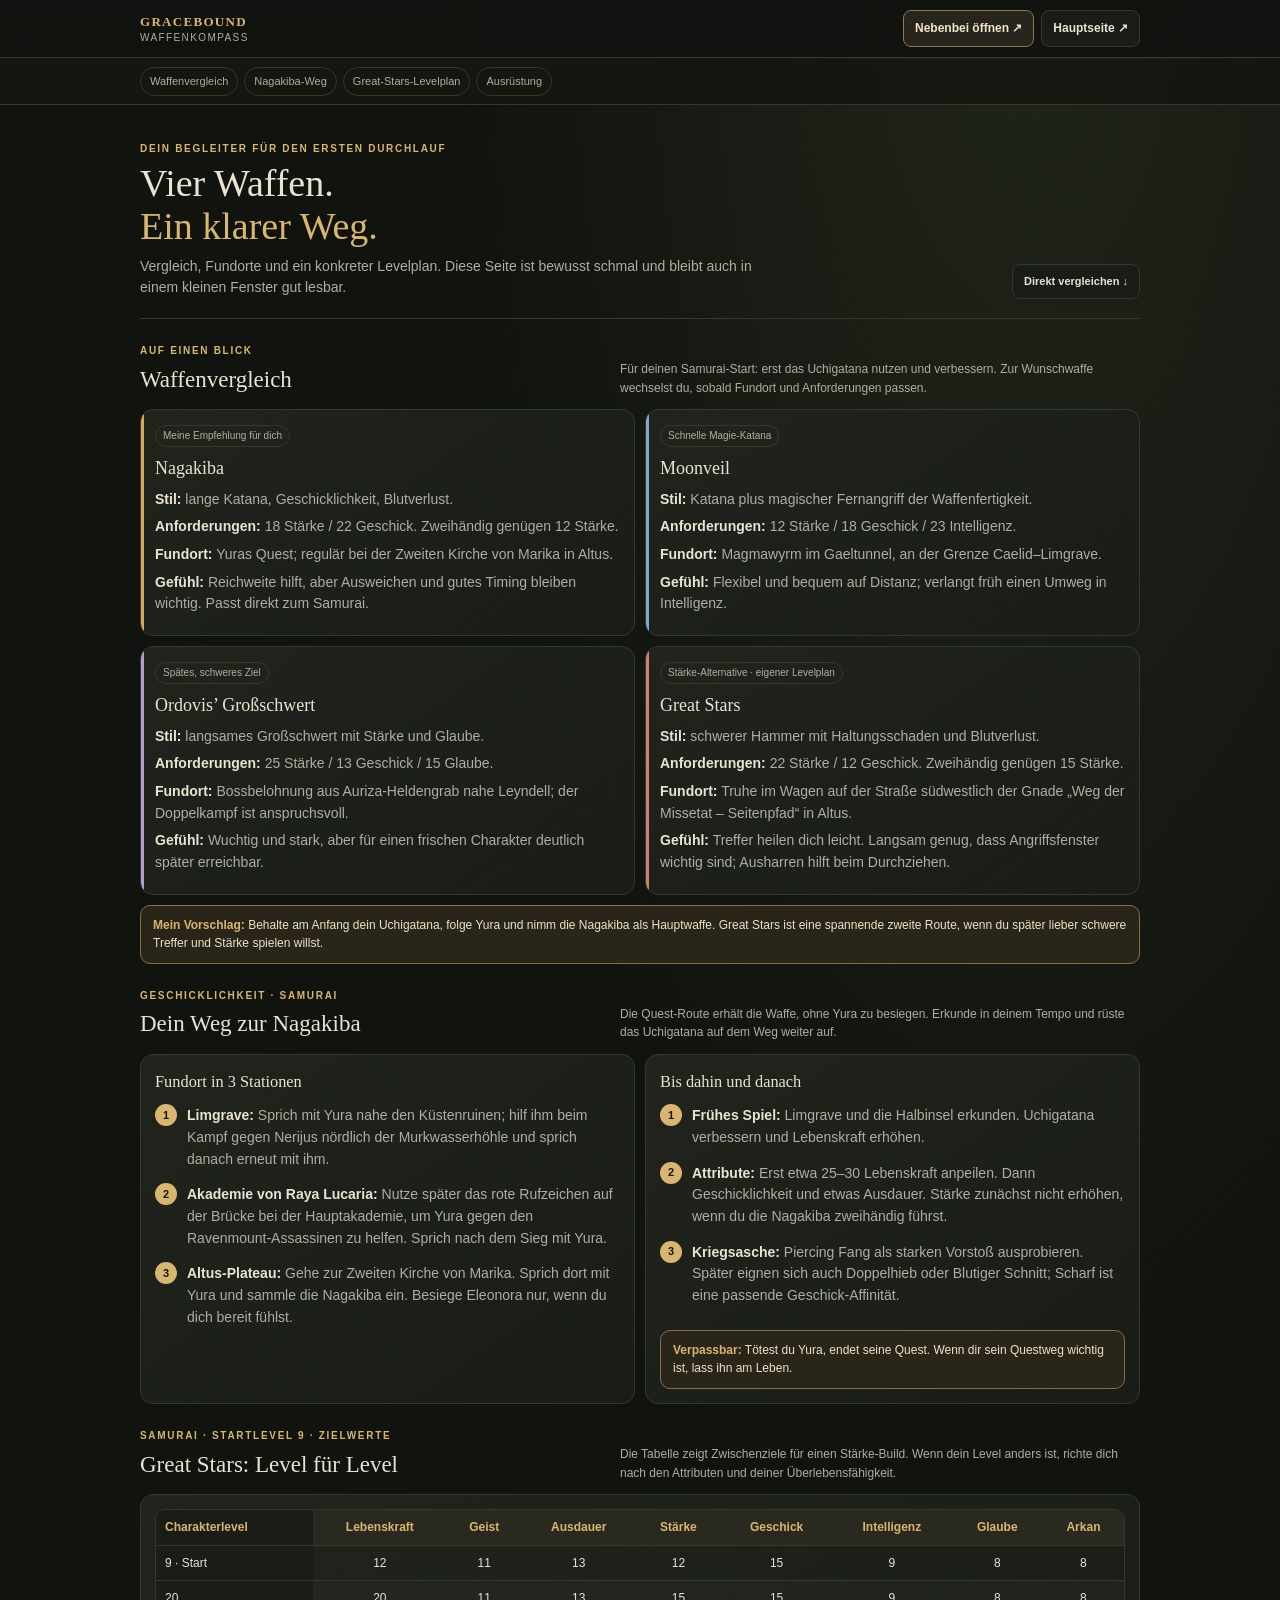
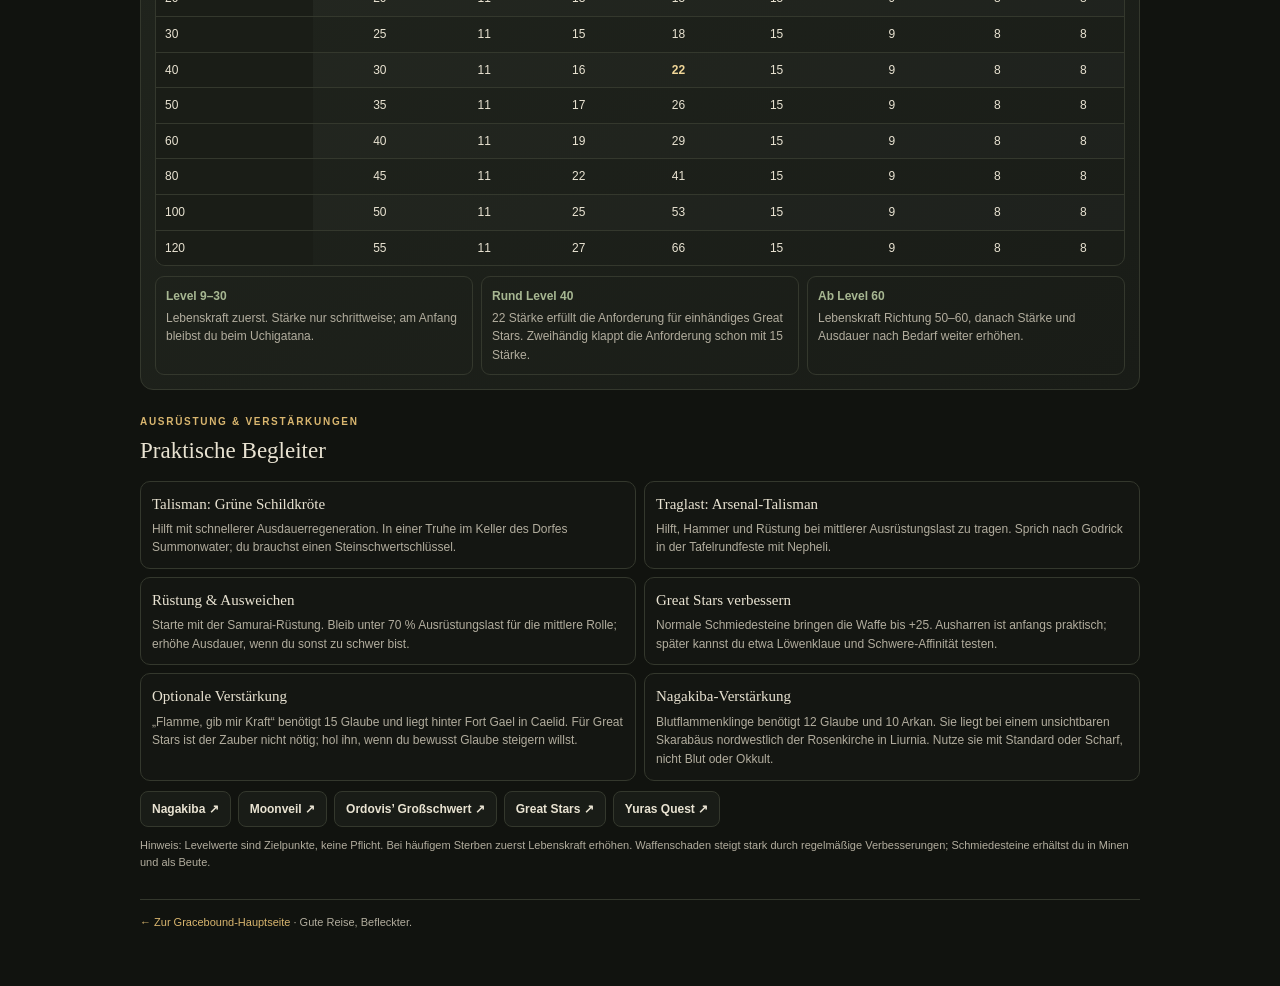
==== weapon-companion.html @ 7a4fcabb "Add compact weapon comparison and leveling companion" ====
<!doctype html>
<html lang="de">
<head>
<meta charset="utf-8">
<meta name="viewport" content="width=device-width, initial-scale=1">
<meta name="theme-color" content="#11130f">
<meta name="description" content="Kompakter Elden Ring Waffenvergleich und Levelplan für Nagakiba und Great Stars.">
<title>Waffenkompass — Gracebound</title>
<style>
:root{color-scheme:dark;--bg:#11130f;--panel:#191c17;--panel2:#20241d;--line:#34382d;--text:#e9e3d2;--muted:#b2ad9e;--gold:#d9b66f;--sage:#a7b792;--red:#c9786a;--blue:#86a9c8}
*{box-sizing:border-box}html{scroll-behavior:smooth;scroll-padding-top:70px}body{margin:0;background:radial-gradient(ellipse at 80% -5%,#39432b66,transparent 40%),var(--bg);color:var(--text);font:14px/1.55 Inter,Segoe UI,Arial,sans-serif}a{color:var(--gold);text-decoration:none}a:hover{text-decoration:underline}header{position:sticky;top:0;z-index:5;background:#11130fee;backdrop-filter:blur(16px);border-bottom:1px solid var(--line);padding:10px max(14px,calc((100% - 1000px)/2));display:flex;align-items:center;justify-content:space-between;gap:8px}.brand{font:600 13px/1.2 Georgia,serif;letter-spacing:.1em;color:var(--gold)}.brand small{display:block;color:var(--muted);font:10px Inter,Arial,sans-serif;letter-spacing:.14em;margin-top:3px}.head-actions{display:flex;gap:7px;flex-wrap:wrap}.btn{display:inline-flex;align-items:center;justify-content:center;border:1px solid #8f7950;background:#28251c;color:#f2e6c8;padding:8px 11px;border-radius:8px;font-weight:650;font-size:12px;cursor:pointer}.btn:hover{background:#393223;text-decoration:none}.btn.subtle{border-color:var(--line);background:#191c17;color:var(--text)}nav{position:sticky;top:59px;z-index:4;display:flex;gap:6px;overflow:auto;padding:8px max(14px,calc((100% - 1000px)/2));background:#151711ee;border-bottom:1px solid var(--line)}nav a{white-space:nowrap;border:1px solid var(--line);border-radius:99px;padding:5px 9px;color:var(--muted);font-size:11px}main{width:min(100% - 24px,1000px);margin:22px auto 55px}.hero{display:grid;grid-template-columns:1fr auto;align-items:end;gap:16px;padding:15px 0 19px;border-bottom:1px solid var(--line)}.eyebrow{color:var(--gold);font-size:10px;font-weight:700;letter-spacing:.17em;text-transform:uppercase}h1,h2,h3{font-family:Georgia,serif;font-weight:500}h1{font-size:clamp(25px,5vw,38px);line-height:1.14;margin:6px 0 7px}h1 em{color:var(--gold);font-style:normal}.hero p{max-width:650px;color:var(--muted);margin:0}.quick{display:flex;gap:8px;align-items:center;flex-wrap:wrap}.quick a{color:var(--text);font-size:11px}.section{padding-top:24px}.section-head{display:flex;align-items:end;justify-content:space-between;gap:12px;margin-bottom:12px}.section-head h2{margin:3px 0 0;font-size:23px}.section-head p{margin:0;color:var(--muted);font-size:12px;max-width:520px}.card{background:linear-gradient(145deg,var(--panel2),var(--panel));border:1px solid var(--line);border-radius:13px;padding:14px}.compare{display:grid;grid-template-columns:repeat(2,minmax(0,1fr));gap:10px}.weapon{position:relative;overflow:hidden}.weapon:before{content:"";position:absolute;inset:0 auto 0 0;width:3px;background:var(--accent,var(--gold))}.weapon h3{font-size:18px;margin:0 0 4px}.tag{display:inline-block;border:1px solid var(--line);border-radius:99px;padding:2px 7px;color:var(--muted);font-size:10px;margin:0 0 8px}.weapon p{color:var(--muted);margin:6px 0}.weapon strong{color:var(--text)}.callout{border:1px solid #86704a;background:#292519;color:#eee2c5;border-radius:10px;padding:10px 12px;margin-top:10px;font-size:12px}.callout b{color:var(--gold)}.columns{display:grid;grid-template-columns:1fr 1fr;gap:10px}.steps{list-style:none;padding:0;margin:10px 0 0;counter-reset:step}.steps li{counter-increment:step;position:relative;padding:1px 0 13px 32px;color:var(--muted)}.steps li:before{content:counter(step);position:absolute;left:0;top:0;width:22px;height:22px;display:grid;place-items:center;color:#151711;background:var(--gold);border-radius:50%;font-size:11px;font-weight:800}.steps b{color:var(--text)}.level-wrap{overflow:auto;border:1px solid var(--line);border-radius:10px}.level-table{width:100%;min-width:680px;border-collapse:collapse;font-variant-numeric:tabular-nums;font-size:12px}.level-table th,.level-table td{padding:8px 9px;text-align:center;border-bottom:1px solid var(--line);white-space:nowrap}.level-table th{background:#29291f;color:var(--gold);position:sticky;top:0}.level-table td:first-child,.level-table th:first-child{text-align:left;position:sticky;left:0;background:#1a1d17}.level-table tr:last-child td{border-bottom:0}.level-table tbody tr:nth-child(even){background:#ffffff05}.level-table .goal{color:#f0d698;font-weight:700}.plan-notes{display:grid;grid-template-columns:repeat(3,1fr);gap:8px;margin-top:10px}.note{border:1px solid var(--line);border-radius:9px;padding:10px;color:var(--muted);font-size:12px}.note b{display:block;color:var(--sage);margin-bottom:3px}.gear-grid{display:grid;grid-template-columns:repeat(2,minmax(0,1fr));gap:8px}.gear{border:1px solid var(--line);border-radius:10px;padding:11px;background:#ffffff03}.gear h3{font-size:15px;margin:0 0 4px}.gear p{margin:0;color:var(--muted);font-size:12px}.links{display:flex;gap:7px;flex-wrap:wrap;margin-top:10px}.source{font-size:11px;color:var(--muted);margin-top:10px}footer{border-top:1px solid var(--line);margin-top:28px;padding-top:14px;color:var(--muted);font-size:11px}
@media(max-width:650px){header{padding:9px 12px}nav{top:55px;padding:7px 12px}main{width:min(100% - 18px,1000px);margin-top:14px}.hero{grid-template-columns:1fr}.hero .head-actions{grid-column:1}.compare,.columns,.gear-grid{grid-template-columns:1fr}.plan-notes{grid-template-columns:1fr}.section-head{display:block}.section-head p{margin-top:5px}.card{padding:12px}.section{padding-top:20px}}
</style>
</head>
<body>
<header><a class="brand" href="index.html">GRACEBOUND <small>WAFFENKOMPASS</small></a><div class="head-actions"><button class="btn" type="button" onclick="window.open('weapon-companion.html','graceboundWeaponGuide','popup,width=510,height=900,resizable=yes,scrollbars=yes')">Nebenbei öffnen ↗</button><a class="btn subtle" href="index.html" target="_blank" rel="noopener noreferrer">Hauptseite ↗</a></div></header>
<nav aria-label="Schnellnavigation"><a href="#vergleich">Waffenvergleich</a><a href="#nagakiba">Nagakiba-Weg</a><a href="#great-stars">Great-Stars-Levelplan</a><a href="#ausruestung">Ausrüstung</a></nav>
<main>
<section class="hero"><div><div class="eyebrow">Dein Begleiter für den ersten Durchlauf</div><h1>Vier Waffen.<br><em>Ein klarer Weg.</em></h1><p>Vergleich, Fundorte und ein konkreter Levelplan. Diese Seite ist bewusst schmal und bleibt auch in einem kleinen Fenster gut lesbar.</p></div><div class="quick"><a class="btn subtle" href="#vergleich">Direkt vergleichen ↓</a></div></section>
<section class="section" id="vergleich"><div class="section-head"><div><div class="eyebrow">Auf einen Blick</div><h2>Waffenvergleich</h2></div><p>Für deinen Samurai-Start: erst das Uchigatana nutzen und verbessern. Zur Wunschwaffe wechselst du, sobald Fundort und Anforderungen passen.</p></div>
<div class="compare">
<article class="card weapon" style="--accent:#d4a65e"><span class="tag">Meine Empfehlung für dich</span><h3>Nagakiba</h3><p><strong>Stil:</strong> lange Katana, Geschicklichkeit, Blutverlust.</p><p><strong>Anforderungen:</strong> 18 Stärke / 22 Geschick. Zweihändig genügen 12 Stärke.</p><p><strong>Fundort:</strong> Yuras Quest; regulär bei der Zweiten Kirche von Marika in Altus.</p><p><strong>Gefühl:</strong> Reichweite hilft, aber Ausweichen und gutes Timing bleiben wichtig. Passt direkt zum Samurai.</p></article>
<article class="card weapon" style="--accent:#7da9d0"><span class="tag">Schnelle Magie-Katana</span><h3>Moonveil</h3><p><strong>Stil:</strong> Katana plus magischer Fernangriff der Waffenfertigkeit.</p><p><strong>Anforderungen:</strong> 12 Stärke / 18 Geschick / 23 Intelligenz.</p><p><strong>Fundort:</strong> Magmawyrm im Gaeltunnel, an der Grenze Caelid–Limgrave.</p><p><strong>Gefühl:</strong> Flexibel und bequem auf Distanz; verlangt früh einen Umweg in Intelligenz.</p></article>
<article class="card weapon" style="--accent:#b79bd0"><span class="tag">Spätes, schweres Ziel</span><h3>Ordovis’ Großschwert</h3><p><strong>Stil:</strong> langsames Großschwert mit Stärke und Glaube.</p><p><strong>Anforderungen:</strong> 25 Stärke / 13 Geschick / 15 Glaube.</p><p><strong>Fundort:</strong> Bossbelohnung aus Auriza-Helden­grab nahe Leyndell; der Doppelkampf ist anspruchsvoll.</p><p><strong>Gefühl:</strong> Wuchtig und stark, aber für einen frischen Charakter deutlich später erreichbar.</p></article>
<article class="card weapon" style="--accent:#cf8270"><span class="tag">Stärke-Alternative · eigener Levelplan</span><h3>Great Stars</h3><p><strong>Stil:</strong> schwerer Hammer mit Haltungsschaden und Blutverlust.</p><p><strong>Anforderungen:</strong> 22 Stärke / 12 Geschick. Zweihändig genügen 15 Stärke.</p><p><strong>Fundort:</strong> Truhe im Wagen auf der Straße südwestlich der Gnade „Weg der Missetat – Seitenpfad“ in Altus.</p><p><strong>Gefühl:</strong> Treffer heilen dich leicht. Langsam genug, dass Angriffsfenster wichtig sind; Ausharren hilft beim Durchziehen.</p></article>
</div>
<div class="callout"><b>Mein Vorschlag:</b> Behalte am Anfang dein Uchigatana, folge Yura und nimm die Nagakiba als Hauptwaffe. Great Stars ist eine spannende zweite Route, wenn du später lieber schwere Treffer und Stärke spielen willst.</div>
</section>
<section class="section" id="nagakiba"><div class="section-head"><div><div class="eyebrow">Geschicklichkeit · Samurai</div><h2>Dein Weg zur Nagakiba</h2></div><p>Die Quest-Route erhält die Waffe, ohne Yura zu besiegen. Erkunde in deinem Tempo und rüste das Uchigatana auf dem Weg weiter auf.</p></div>
<div class="columns"><article class="card"><h3 style="margin:0">Fundort in 3 Stationen</h3><ol class="steps"><li><b>Limgrave:</b> Sprich mit Yura nahe den Küstenruinen; hilf ihm beim Kampf gegen Nerijus nördlich der Murkwasserhöhle und sprich danach erneut mit ihm.</li><li><b>Akademie von Raya Lucaria:</b> Nutze später das rote Rufzeichen auf der Brücke bei der Hauptakademie, um Yura gegen den Ravenmount-Assassinen zu helfen. Sprich nach dem Sieg mit Yura.</li><li><b>Altus-Plateau:</b> Gehe zur Zweiten Kirche von Marika. Sprich dort mit Yura und sammle die Nagakiba ein. Besiege Eleonora nur, wenn du dich bereit fühlst.</li></ol></article>
<article class="card"><h3 style="margin:0">Bis dahin und danach</h3><ol class="steps"><li><b>Frühes Spiel:</b> Limgrave und die Halbinsel erkunden. Uchigatana verbessern und Lebenskraft erhöhen.</li><li><b>Attribute:</b> Erst etwa 25–30 Lebenskraft anpeilen. Dann Geschicklichkeit und etwas Ausdauer. Stärke zunächst nicht erhöhen, wenn du die Nagakiba zweihändig führst.</li><li><b>Kriegsasche:</b> Piercing Fang als starken Vorstoß ausprobieren. Später eignen sich auch Doppelhieb oder Blutiger Schnitt; Scharf ist eine passende Geschick-Affinität.</li></ol><div class="callout"><b>Verpassbar:</b> Tötest du Yura, endet seine Quest. Wenn dir sein Questweg wichtig ist, lass ihn am Leben.</div></article></div>
</section>
<section class="section" id="great-stars"><div class="section-head"><div><div class="eyebrow">Samurai · Startlevel 9 · Zielwerte</div><h2>Great Stars: Level für Level</h2></div><p>Die Tabelle zeigt Zwischenziele für einen Stärke-Build. Wenn dein Level anders ist, richte dich nach den Attributen und deiner Überlebensfähigkeit.</p></div>
<div class="card"><div class="level-wrap"><table class="level-table"><thead><tr><th>Charakterlevel</th><th>Lebenskraft</th><th>Geist</th><th>Ausdauer</th><th>Stärke</th><th>Geschick</th><th>Intelligenz</th><th>Glaube</th><th>Arkan</th></tr></thead><tbody>
<tr><td>9 · Start</td><td>12</td><td>11</td><td>13</td><td>12</td><td>15</td><td>9</td><td>8</td><td>8</td></tr>
<tr><td>20</td><td>20</td><td>11</td><td>13</td><td>15</td><td>15</td><td>9</td><td>8</td><td>8</td></tr>
<tr><td>30</td><td>25</td><td>11</td><td>15</td><td>18</td><td>15</td><td>9</td><td>8</td><td>8</td></tr>
<tr><td>40</td><td>30</td><td>11</td><td>16</td><td class="goal">22</td><td>15</td><td>9</td><td>8</td><td>8</td></tr>
<tr><td>50</td><td>35</td><td>11</td><td>17</td><td>26</td><td>15</td><td>9</td><td>8</td><td>8</td></tr>
<tr><td>60</td><td>40</td><td>11</td><td>19</td><td>29</td><td>15</td><td>9</td><td>8</td><td>8</td></tr>
<tr><td>80</td><td>45</td><td>11</td><td>22</td><td>41</td><td>15</td><td>9</td><td>8</td><td>8</td></tr>
<tr><td>100</td><td>50</td><td>11</td><td>25</td><td>53</td><td>15</td><td>9</td><td>8</td><td>8</td></tr>
<tr><td>120</td><td>55</td><td>11</td><td>27</td><td>66</td><td>15</td><td>9</td><td>8</td><td>8</td></tr>
</tbody></table></div>
<div class="plan-notes"><div class="note"><b>Level 9–30</b>Lebenskraft zuerst. Stärke nur schrittweise; am Anfang bleibst du beim Uchigatana.</div><div class="note"><b>Rund Level 40</b>22 Stärke erfüllt die Anforderung für einhändiges Great Stars. Zweihändig klappt die Anforderung schon mit 15 Stärke.</div><div class="note"><b>Ab Level 60</b>Lebenskraft Richtung 50–60, danach Stärke und Ausdauer nach Bedarf weiter erhöhen.</div></div></div>
</section>
<section class="section" id="ausruestung"><div class="section-head"><div><div class="eyebrow">Ausrüstung & Verstärkungen</div><h2>Praktische Begleiter</h2></div></div><div class="gear-grid">
<article class="gear"><h3>Talisman: Grüne Schildkröte</h3><p>Hilft mit schnellerer Ausdauerregeneration. In einer Truhe im Keller des Dorfes Summonwater; du brauchst einen Steinschwertschlüssel.</p></article>
<article class="gear"><h3>Traglast: Arsenal-Talisman</h3><p>Hilft, Hammer und Rüstung bei mittlerer Ausrüstungslast zu tragen. Sprich nach Godrick in der Tafelrundfeste mit Nepheli.</p></article>
<article class="gear"><h3>Rüstung & Ausweichen</h3><p>Starte mit der Samurai-Rüstung. Bleib unter 70 % Ausrüstungslast für die mittlere Rolle; erhöhe Ausdauer, wenn du sonst zu schwer bist.</p></article>
<article class="gear"><h3>Great Stars verbessern</h3><p>Normale Schmiedesteine bringen die Waffe bis +25. Ausharren ist anfangs praktisch; später kannst du etwa Löwenklaue und Schwere-Affinität testen.</p></article>
<article class="gear"><h3>Optionale Verstärkung</h3><p>„Flamme, gib mir Kraft“ benötigt 15 Glaube und liegt hinter Fort Gael in Caelid. Für Great Stars ist der Zauber nicht nötig; hol ihn, wenn du bewusst Glaube steigern willst.</p></article>
<article class="gear"><h3>Nagakiba-Verstärkung</h3><p>Blutflammenklinge benötigt 12 Glaube und 10 Arkan. Sie liegt bei einem unsichtbaren Skarabäus nordwestlich der Rosenkirche in Liurnia. Nutze sie mit Standard oder Scharf, nicht Blut oder Okkult.</p></article>
</div>
<div class="links"><a class="btn subtle" href="https://eldenring.wiki.gg/wiki/Nagakiba" target="_blank" rel="noopener noreferrer">Nagakiba ↗</a><a class="btn subtle" href="https://eldenring.wiki.gg/wiki/Moonveil" target="_blank" rel="noopener noreferrer">Moonveil ↗</a><a class="btn subtle" href="https://eldenring.wiki.gg/wiki/Ordovis%27s_Greatsword" target="_blank" rel="noopener noreferrer">Ordovis’ Großschwert ↗</a><a class="btn subtle" href="https://eldenring.wiki.gg/wiki/Great_Stars" target="_blank" rel="noopener noreferrer">Great Stars ↗</a><a class="btn subtle" href="https://eldenring.wiki.gg/wiki/Bloody_Finger_Hunter_Yura" target="_blank" rel="noopener noreferrer">Yuras Quest ↗</a></div>
<p class="source">Hinweis: Levelwerte sind Zielpunkte, keine Pflicht. Bei häufigem Sterben zuerst Lebenskraft erhöhen. Waffenschaden steigt stark durch regelmäßige Verbesserungen; Schmiedesteine erhältst du in Minen und als Beute.</p></section>
<footer><a href="index.html">← Zur Gracebound-Hauptseite</a><span> · Gute Reise, Befleckter.</span></footer>
</main>
</body></html>
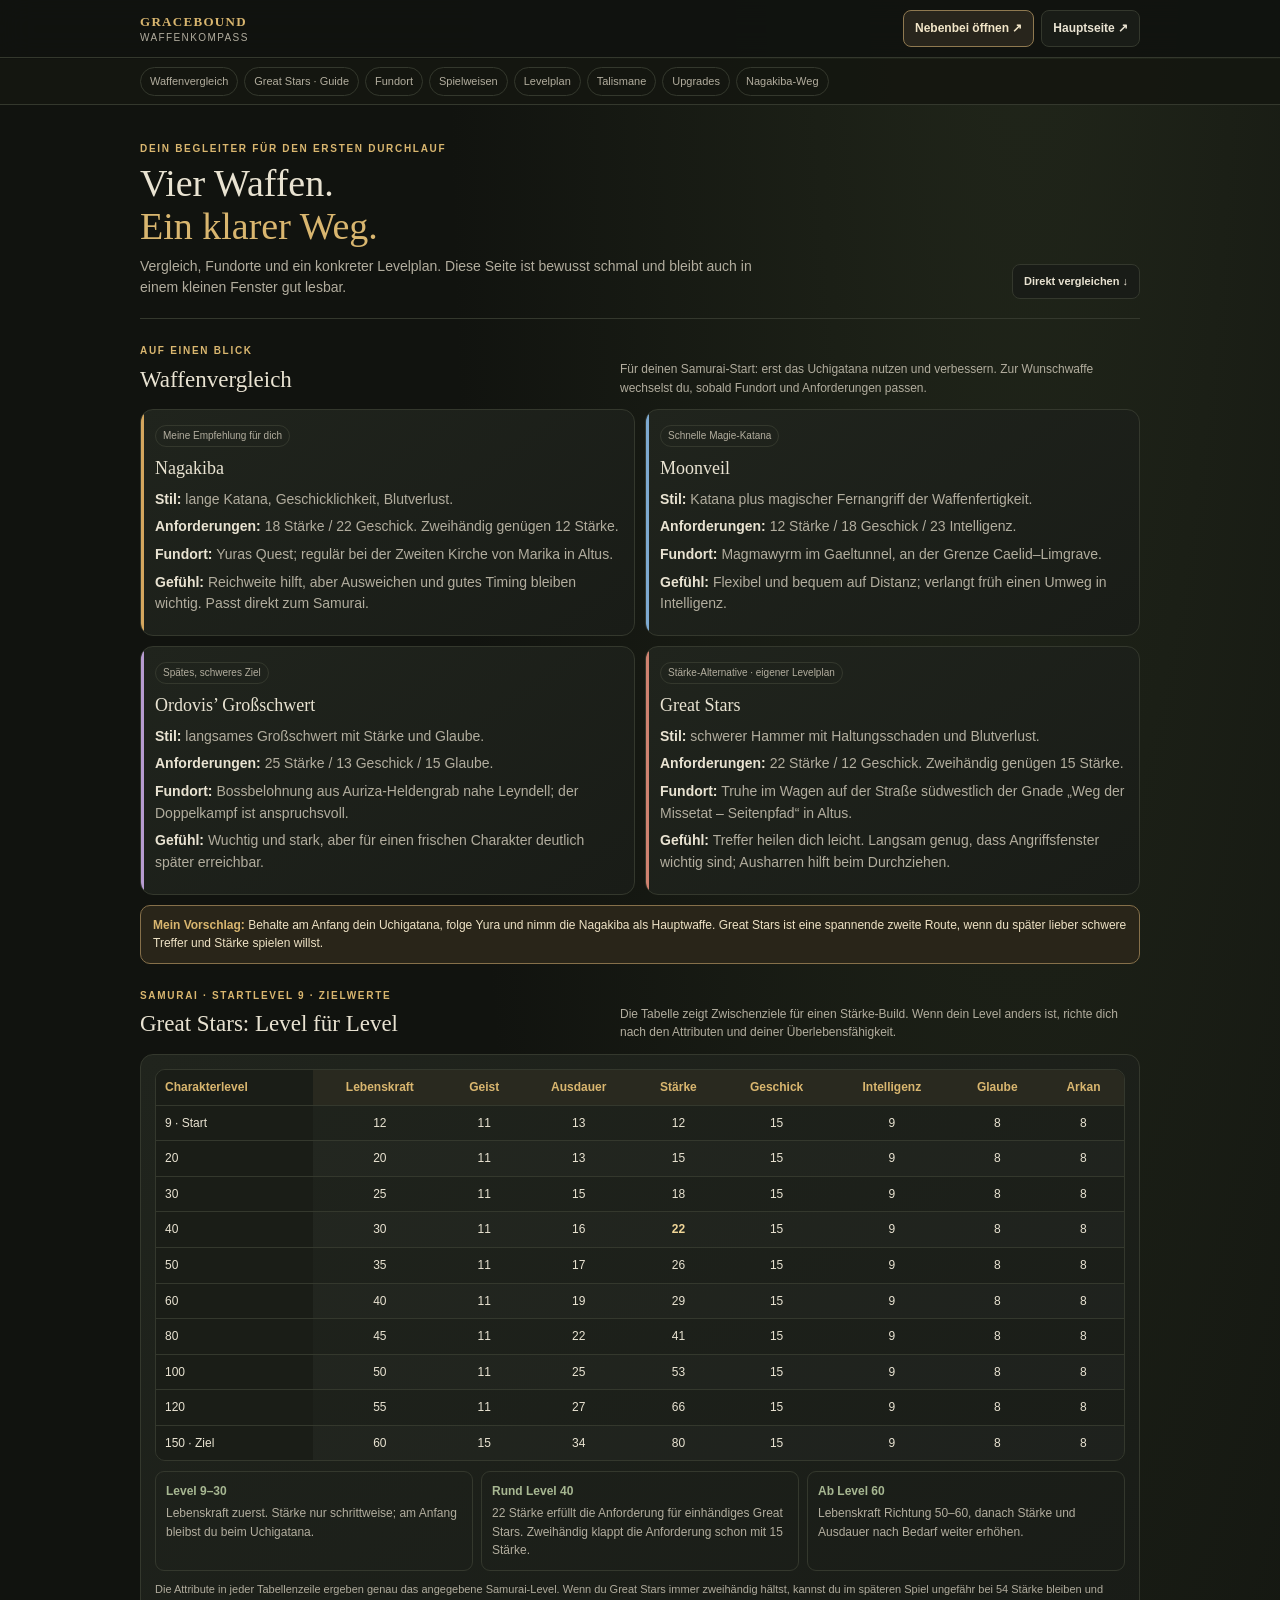
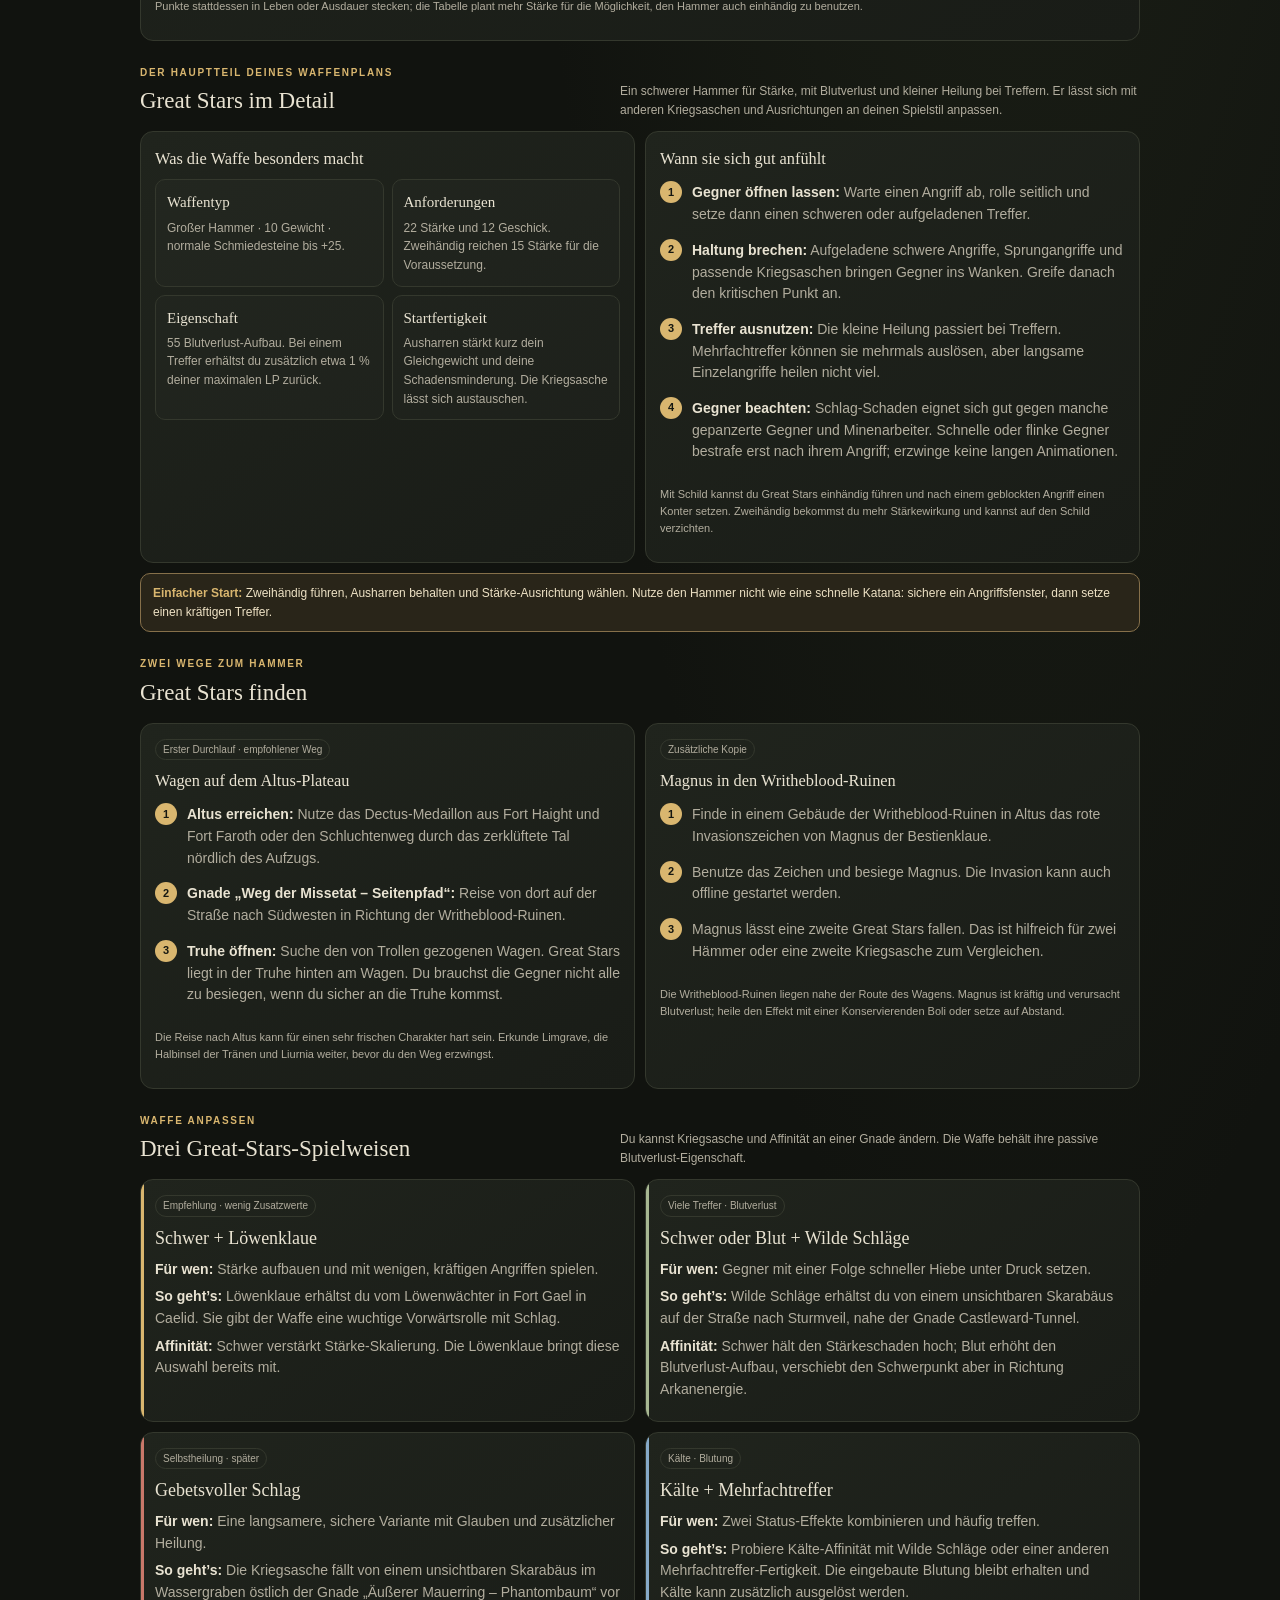
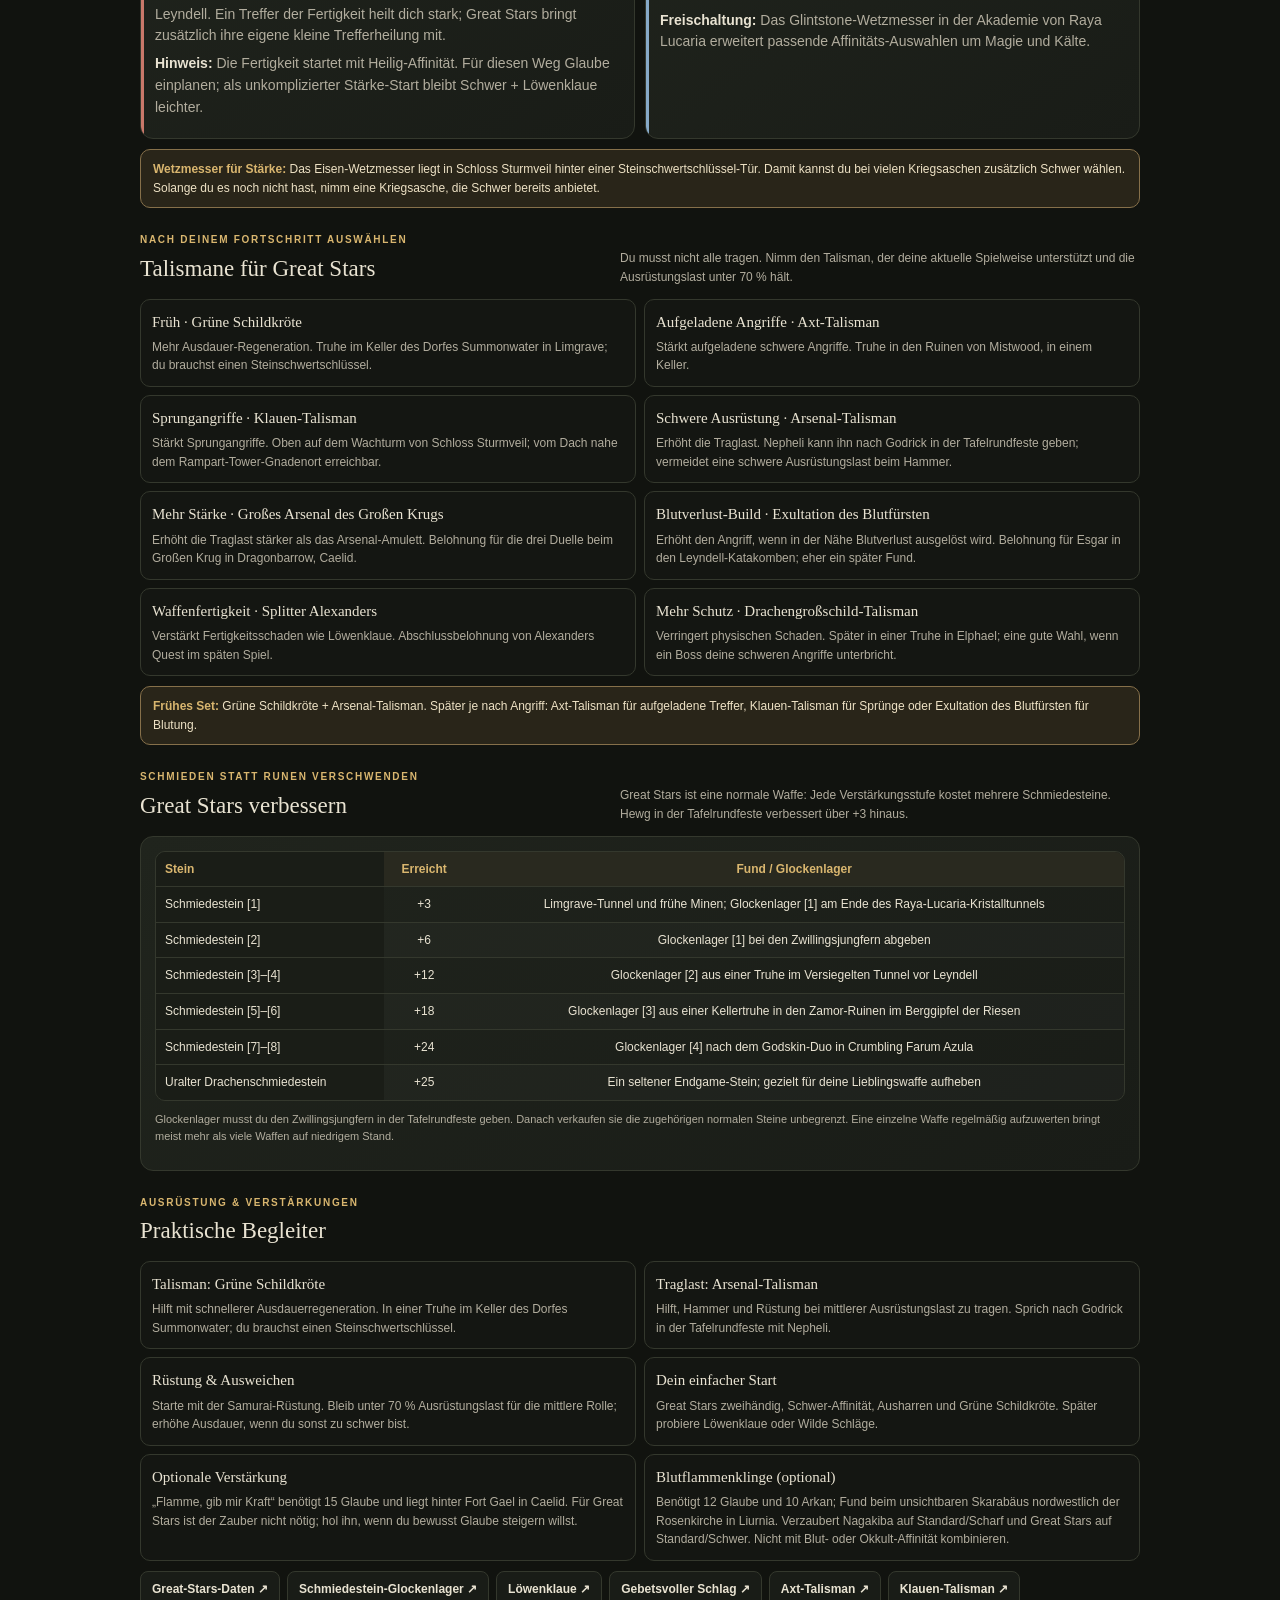
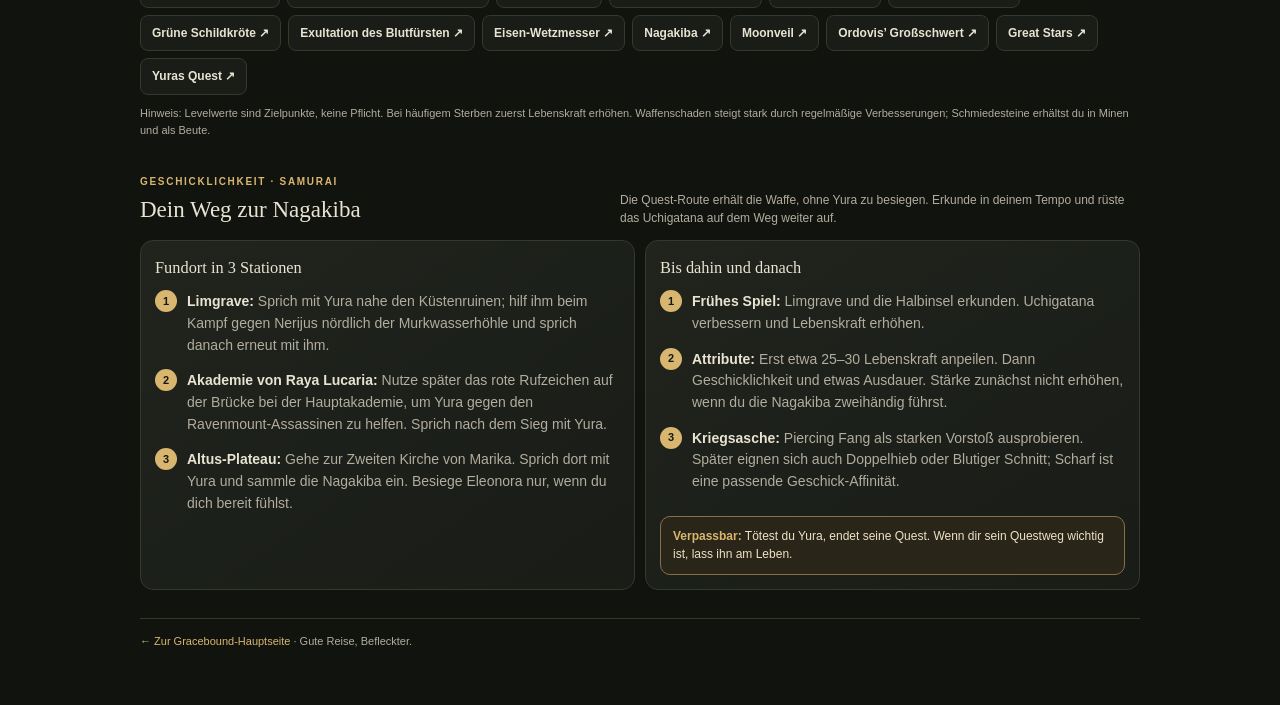
==== commit 33e5c882: "Expand Great Stars weapon guide and build details" ====
--- a/weapon-companion.html
+++ b/weapon-companion.html
@@ -14,7 +14,7 @@
 </head>
 <body>
 <header><a class="brand" href="index.html">GRACEBOUND <small>WAFFENKOMPASS</small></a><div class="head-actions"><button class="btn" type="button" onclick="window.open('weapon-companion.html','graceboundWeaponGuide','popup,width=510,height=900,resizable=yes,scrollbars=yes')">Nebenbei öffnen ↗</button><a class="btn subtle" href="index.html" target="_blank" rel="noopener noreferrer">Hauptseite ↗</a></div></header>
-<nav aria-label="Schnellnavigation"><a href="#vergleich">Waffenvergleich</a><a href="#nagakiba">Nagakiba-Weg</a><a href="#great-stars">Great-Stars-Levelplan</a><a href="#ausruestung">Ausrüstung</a></nav>
+<nav aria-label="Schnellnavigation"><a href="#vergleich">Waffenvergleich</a><a href="#great-stars-guide">Great Stars · Guide</a><a href="#fundort-gs">Fundort</a><a href="#spielweisen-gs">Spielweisen</a><a href="#great-stars">Levelplan</a><a href="#talisman-gs">Talismane</a><a href="#upgrade-gs">Upgrades</a><a href="#nagakiba">Nagakiba-Weg</a></nav>
 <main>
 <section class="hero"><div><div class="eyebrow">Dein Begleiter für den ersten Durchlauf</div><h1>Vier Waffen.<br><em>Ein klarer Weg.</em></h1><p>Vergleich, Fundorte und ein konkreter Levelplan. Diese Seite ist bewusst schmal und bleibt auch in einem kleinen Fenster gut lesbar.</p></div><div class="quick"><a class="btn subtle" href="#vergleich">Direkt vergleichen ↓</a></div></section>
 <section class="section" id="vergleich"><div class="section-head"><div><div class="eyebrow">Auf einen Blick</div><h2>Waffenvergleich</h2></div><p>Für deinen Samurai-Start: erst das Uchigatana nutzen und verbessern. Zur Wunschwaffe wechselst du, sobald Fundort und Anforderungen passen.</p></div>
@@ -26,10 +26,7 @@
 </div>
 <div class="callout"><b>Mein Vorschlag:</b> Behalte am Anfang dein Uchigatana, folge Yura und nimm die Nagakiba als Hauptwaffe. Great Stars ist eine spannende zweite Route, wenn du später lieber schwere Treffer und Stärke spielen willst.</div>
 </section>
-<section class="section" id="nagakiba"><div class="section-head"><div><div class="eyebrow">Geschicklichkeit · Samurai</div><h2>Dein Weg zur Nagakiba</h2></div><p>Die Quest-Route erhält die Waffe, ohne Yura zu besiegen. Erkunde in deinem Tempo und rüste das Uchigatana auf dem Weg weiter auf.</p></div>
-<div class="columns"><article class="card"><h3 style="margin:0">Fundort in 3 Stationen</h3><ol class="steps"><li><b>Limgrave:</b> Sprich mit Yura nahe den Küstenruinen; hilf ihm beim Kampf gegen Nerijus nördlich der Murkwasserhöhle und sprich danach erneut mit ihm.</li><li><b>Akademie von Raya Lucaria:</b> Nutze später das rote Rufzeichen auf der Brücke bei der Hauptakademie, um Yura gegen den Ravenmount-Assassinen zu helfen. Sprich nach dem Sieg mit Yura.</li><li><b>Altus-Plateau:</b> Gehe zur Zweiten Kirche von Marika. Sprich dort mit Yura und sammle die Nagakiba ein. Besiege Eleonora nur, wenn du dich bereit fühlst.</li></ol></article>
-<article class="card"><h3 style="margin:0">Bis dahin und danach</h3><ol class="steps"><li><b>Frühes Spiel:</b> Limgrave und die Halbinsel erkunden. Uchigatana verbessern und Lebenskraft erhöhen.</li><li><b>Attribute:</b> Erst etwa 25–30 Lebenskraft anpeilen. Dann Geschicklichkeit und etwas Ausdauer. Stärke zunächst nicht erhöhen, wenn du die Nagakiba zweihändig führst.</li><li><b>Kriegsasche:</b> Piercing Fang als starken Vorstoß ausprobieren. Später eignen sich auch Doppelhieb oder Blutiger Schnitt; Scharf ist eine passende Geschick-Affinität.</li></ol><div class="callout"><b>Verpassbar:</b> Tötest du Yura, endet seine Quest. Wenn dir sein Questweg wichtig ist, lass ihn am Leben.</div></article></div>
-</section>
+
 <section class="section" id="great-stars"><div class="section-head"><div><div class="eyebrow">Samurai · Startlevel 9 · Zielwerte</div><h2>Great Stars: Level für Level</h2></div><p>Die Tabelle zeigt Zwischenziele für einen Stärke-Build. Wenn dein Level anders ist, richte dich nach den Attributen und deiner Überlebensfähigkeit.</p></div>
 <div class="card"><div class="level-wrap"><table class="level-table"><thead><tr><th>Charakterlevel</th><th>Lebenskraft</th><th>Geist</th><th>Ausdauer</th><th>Stärke</th><th>Geschick</th><th>Intelligenz</th><th>Glaube</th><th>Arkan</th></tr></thead><tbody>
 <tr><td>9 · Start</td><td>12</td><td>11</td><td>13</td><td>12</td><td>15</td><td>9</td><td>8</td><td>8</td></tr>
@@ -41,19 +38,74 @@
 <tr><td>80</td><td>45</td><td>11</td><td>22</td><td>41</td><td>15</td><td>9</td><td>8</td><td>8</td></tr>
 <tr><td>100</td><td>50</td><td>11</td><td>25</td><td>53</td><td>15</td><td>9</td><td>8</td><td>8</td></tr>
 <tr><td>120</td><td>55</td><td>11</td><td>27</td><td>66</td><td>15</td><td>9</td><td>8</td><td>8</td></tr>
+<tr><td>150 · Ziel</td><td>60</td><td>15</td><td>34</td><td>80</td><td>15</td><td>9</td><td>8</td><td>8</td></tr>
 </tbody></table></div>
-<div class="plan-notes"><div class="note"><b>Level 9–30</b>Lebenskraft zuerst. Stärke nur schrittweise; am Anfang bleibst du beim Uchigatana.</div><div class="note"><b>Rund Level 40</b>22 Stärke erfüllt die Anforderung für einhändiges Great Stars. Zweihändig klappt die Anforderung schon mit 15 Stärke.</div><div class="note"><b>Ab Level 60</b>Lebenskraft Richtung 50–60, danach Stärke und Ausdauer nach Bedarf weiter erhöhen.</div></div></div>
+<div class="plan-notes"><div class="note"><b>Level 9–30</b>Lebenskraft zuerst. Stärke nur schrittweise; am Anfang bleibst du beim Uchigatana.</div><div class="note"><b>Rund Level 40</b>22 Stärke erfüllt die Anforderung für einhändiges Great Stars. Zweihändig klappt die Anforderung schon mit 15 Stärke.</div><div class="note"><b>Ab Level 60</b>Lebenskraft Richtung 50–60, danach Stärke und Ausdauer nach Bedarf weiter erhöhen.</div></div><p class="source">Die Attribute in jeder Tabellenzeile ergeben genau das angegebene Samurai-Level. Wenn du Great Stars immer zweihändig hältst, kannst du im späteren Spiel ungefähr bei 54 Stärke bleiben und Punkte stattdessen in Leben oder Ausdauer stecken; die Tabelle plant mehr Stärke für die Möglichkeit, den Hammer auch einhändig zu benutzen.</p></div>
+</section>
+<section class="section" id="great-stars-guide"><div class="section-head"><div><div class="eyebrow">Der Hauptteil deines Waffenplans</div><h2>Great Stars im Detail</h2></div><p>Ein schwerer Hammer für Stärke, mit Blutverlust und kleiner Heilung bei Treffern. Er lässt sich mit anderen Kriegsaschen und Ausrichtungen an deinen Spielstil anpassen.</p></div>
+<div class="columns">
+<article class="card"><h3 style="margin:0 0 8px">Was die Waffe besonders macht</h3><div class="gear-grid">
+<div class="gear"><h3>Waffentyp</h3><p>Großer Hammer · 10 Gewicht · normale Schmiedesteine bis +25.</p></div>
+<div class="gear"><h3>Anforderungen</h3><p>22 Stärke und 12 Geschick. Zweihändig reichen 15 Stärke für die Voraussetzung.</p></div>
+<div class="gear"><h3>Eigenschaft</h3><p>55 Blutverlust-Aufbau. Bei einem Treffer erhältst du zusätzlich etwa 1 % deiner maximalen LP zurück.</p></div>
+<div class="gear"><h3>Startfertigkeit</h3><p>Ausharren stärkt kurz dein Gleichgewicht und deine Schadensminderung. Die Kriegsasche lässt sich austauschen.</p></div>
+</div></article>
+<article class="card"><h3 style="margin:0 0 8px">Wann sie sich gut anfühlt</h3><ol class="steps"><li><b>Gegner öffnen lassen:</b> Warte einen Angriff ab, rolle seitlich und setze dann einen schweren oder aufgeladenen Treffer.</li><li><b>Haltung brechen:</b> Aufgeladene schwere Angriffe, Sprungangriffe und passende Kriegsaschen bringen Gegner ins Wanken. Greife danach den kritischen Punkt an.</li><li><b>Treffer ausnutzen:</b> Die kleine Heilung passiert bei Treffern. Mehrfachtreffer können sie mehrmals auslösen, aber langsame Einzelangriffe heilen nicht viel.</li><li><b>Gegner beachten:</b> Schlag-Schaden eignet sich gut gegen manche gepanzerte Gegner und Minenarbeiter. Schnelle oder flinke Gegner bestrafe erst nach ihrem Angriff; erzwinge keine langen Animationen.</li></ol><p class="source">Mit Schild kannst du Great Stars einhändig führen und nach einem geblockten Angriff einen Konter setzen. Zweihändig bekommst du mehr Stärkewirkung und kannst auf den Schild verzichten.</p></article>
+</div>
+<div class="callout"><b>Einfacher Start:</b> Zweihändig führen, Ausharren behalten und Stärke-Ausrichtung wählen. Nutze den Hammer nicht wie eine schnelle Katana: sichere ein Angriffsfenster, dann setze einen kräftigen Treffer.</div>
+</section>
+<section class="section" id="fundort-gs"><div class="section-head"><div><div class="eyebrow">Zwei Wege zum Hammer</div><h2>Great Stars finden</h2></div></div>
+<div class="columns">
+<article class="card"><span class="tag">Erster Durchlauf · empfohlener Weg</span><h3 style="margin:0">Wagen auf dem Altus-Plateau</h3><ol class="steps"><li><b>Altus erreichen:</b> Nutze das Dectus-Medaillon aus Fort Haight und Fort Faroth oder den Schluchtenweg durch das zerklüftete Tal nördlich des Aufzugs.</li><li><b>Gnade „Weg der Missetat – Seitenpfad“:</b> Reise von dort auf der Straße nach Südwesten in Richtung der Writheblood-Ruinen.</li><li><b>Truhe öffnen:</b> Suche den von Trollen gezogenen Wagen. Great Stars liegt in der Truhe hinten am Wagen. Du brauchst die Gegner nicht alle zu besiegen, wenn du sicher an die Truhe kommst.</li></ol><p class="source">Die Reise nach Altus kann für einen sehr frischen Charakter hart sein. Erkunde Limgrave, die Halbinsel der Tränen und Liurnia weiter, bevor du den Weg erzwingst.</p></article>
+<article class="card"><span class="tag">Zusätzliche Kopie</span><h3 style="margin:0">Magnus in den Writheblood-Ruinen</h3><ol class="steps"><li>Finde in einem Gebäude der Writheblood-Ruinen in Altus das rote Invasionszeichen von Magnus der Bestienklaue.</li><li>Benutze das Zeichen und besiege Magnus. Die Invasion kann auch offline gestartet werden.</li><li>Magnus lässt eine zweite Great Stars fallen. Das ist hilfreich für zwei Hämmer oder eine zweite Kriegsasche zum Vergleichen.</li></ol><p class="source">Die Writheblood-Ruinen liegen nahe der Route des Wagens. Magnus ist kräftig und verursacht Blutverlust; heile den Effekt mit einer Konservierenden Boli oder setze auf Abstand.</p></article>
+</div>
+</section>
+<section class="section" id="spielweisen-gs"><div class="section-head"><div><div class="eyebrow">Waffe anpassen</div><h2>Drei Great-Stars-Spielweisen</h2></div><p>Du kannst Kriegsasche und Affinität an einer Gnade ändern. Die Waffe behält ihre passive Blutverlust-Eigenschaft.</p></div>
+<div class="compare">
+<article class="card weapon" style="--accent:#d9b66f"><span class="tag">Empfehlung · wenig Zusatzwerte</span><h3>Schwer + Löwenklaue</h3><p><strong>Für wen:</strong> Stärke aufbauen und mit wenigen, kräftigen Angriffen spielen.</p><p><strong>So geht’s:</strong> Löwenklaue erhältst du vom Löwenwächter in Fort Gael in Caelid. Sie gibt der Waffe eine wuchtige Vorwärtsrolle mit Schlag.</p><p><strong>Affinität:</strong> Schwer verstärkt Stärke-Skalierung. Die Löwenklaue bringt diese Auswahl bereits mit.</p></article>
+<article class="card weapon" style="--accent:#a7b792"><span class="tag">Viele Treffer · Blutverlust</span><h3>Schwer oder Blut + Wilde Schläge</h3><p><strong>Für wen:</strong> Gegner mit einer Folge schneller Hiebe unter Druck setzen.</p><p><strong>So geht’s:</strong> Wilde Schläge erhältst du von einem unsichtbaren Skarabäus auf der Straße nach Sturmveil, nahe der Gnade Castleward-Tunnel.</p><p><strong>Affinität:</strong> Schwer hält den Stärkeschaden hoch; Blut erhöht den Blutverlust-Aufbau, verschiebt den Schwerpunkt aber in Richtung Arkanenergie.</p></article>
+<article class="card weapon" style="--accent:#c9786a"><span class="tag">Selbstheilung · später</span><h3>Gebetsvoller Schlag</h3><p><strong>Für wen:</strong> Eine langsamere, sichere Variante mit Glauben und zusätzlicher Heilung.</p><p><strong>So geht’s:</strong> Die Kriegsasche fällt von einem unsichtbaren Skarabäus im Wassergraben östlich der Gnade „Äußerer Mauerring – Phantombaum“ vor Leyndell. Ein Treffer der Fertigkeit heilt dich stark; Great Stars bringt zusätzlich ihre eigene kleine Trefferheilung mit.</p><p><strong>Hinweis:</strong> Die Fertigkeit startet mit Heilig-Affinität. Für diesen Weg Glaube einplanen; als unkomplizierter Stärke-Start bleibt Schwer + Löwenklaue leichter.</p></article>
+<article class="card weapon" style="--accent:#86a9c8"><span class="tag">Kälte · Blutung</span><h3>Kälte + Mehrfachtreffer</h3><p><strong>Für wen:</strong> Zwei Status-Effekte kombinieren und häufig treffen.</p><p><strong>So geht’s:</strong> Probiere Kälte-Affinität mit Wilde Schläge oder einer anderen Mehrfachtreffer-Fertigkeit. Die eingebaute Blutung bleibt erhalten und Kälte kann zusätzlich ausgelöst werden.</p><p><strong>Freischaltung:</strong> Das Glintstone-Wetzmesser in der Akademie von Raya Lucaria erweitert passende Affinitäts-Auswahlen um Magie und Kälte.</p></article>
+</div>
+<div class="callout"><b>Wetzmesser für Stärke:</b> Das Eisen-Wetzmesser liegt in Schloss Sturmveil hinter einer Steinschwertschlüssel-Tür. Damit kannst du bei vielen Kriegsaschen zusätzlich Schwer wählen. Solange du es noch nicht hast, nimm eine Kriegsasche, die Schwer bereits anbietet.</div>
+</section>
+<section class="section" id="talisman-gs"><div class="section-head"><div><div class="eyebrow">Nach deinem Fortschritt auswählen</div><h2>Talismane für Great Stars</h2></div><p>Du musst nicht alle tragen. Nimm den Talisman, der deine aktuelle Spielweise unterstützt und die Ausrüstungslast unter 70 % hält.</p></div>
+<div class="gear-grid">
+<article class="gear"><h3>Früh · Grüne Schildkröte</h3><p>Mehr Ausdauer-Regeneration. Truhe im Keller des Dorfes Summonwater in Limgrave; du brauchst einen Steinschwertschlüssel.</p></article>
+<article class="gear"><h3>Aufgeladene Angriffe · Axt-Talisman</h3><p>Stärkt aufgeladene schwere Angriffe. Truhe in den Ruinen von Mistwood, in einem Keller.</p></article>
+<article class="gear"><h3>Sprungangriffe · Klauen-Talisman</h3><p>Stärkt Sprungangriffe. Oben auf dem Wachturm von Schloss Sturmveil; vom Dach nahe dem Rampart-Tower-Gnadenort erreichbar.</p></article>
+<article class="gear"><h3>Schwere Ausrüstung · Arsenal-Talisman</h3><p>Erhöht die Traglast. Nepheli kann ihn nach Godrick in der Tafelrundfeste geben; vermeidet eine schwere Ausrüstungslast beim Hammer.</p></article>
+<article class="gear"><h3>Mehr Stärke · Großes Arsenal des Großen Krugs</h3><p>Erhöht die Traglast stärker als das Arsenal-Amulett. Belohnung für die drei Duelle beim Großen Krug in Dragonbarrow, Caelid.</p></article>
+<article class="gear"><h3>Blutverlust-Build · Exultation des Blutfürsten</h3><p>Erhöht den Angriff, wenn in der Nähe Blutverlust ausgelöst wird. Belohnung für Esgar in den Leyndell-Katakomben; eher ein später Fund.</p></article>
+<article class="gear"><h3>Waffenfertigkeit · Splitter Alexanders</h3><p>Verstärkt Fertigkeitsschaden wie Löwenklaue. Abschlussbelohnung von Alexanders Quest im späten Spiel.</p></article>
+<article class="gear"><h3>Mehr Schutz · Drachengroßschild-Talisman</h3><p>Verringert physischen Schaden. Später in einer Truhe in Elphael; eine gute Wahl, wenn ein Boss deine schweren Angriffe unterbricht.</p></article>
+</div>
+<div class="callout"><b>Frühes Set:</b> Grüne Schildkröte + Arsenal-Talisman. Später je nach Angriff: Axt-Talisman für aufgeladene Treffer, Klauen-Talisman für Sprünge oder Exultation des Blutfürsten für Blutung.</div>
+</section>
+<section class="section" id="upgrade-gs"><div class="section-head"><div><div class="eyebrow">Schmieden statt Runen verschwenden</div><h2>Great Stars verbessern</h2></div><p>Great Stars ist eine normale Waffe: Jede Verstärkungsstufe kostet mehrere Schmiedesteine. Hewg in der Tafelrundfeste verbessert über +3 hinaus.</p></div>
+<div class="card"><div class="level-wrap"><table class="level-table"><thead><tr><th>Stein</th><th>Erreicht</th><th>Fund / Glockenlager</th></tr></thead><tbody>
+<tr><td>Schmiedestein [1]</td><td>+3</td><td>Limgrave-Tunnel und frühe Minen; Glockenlager [1] am Ende des Raya-Lucaria-Kristalltunnels</td></tr>
+<tr><td>Schmiedestein [2]</td><td>+6</td><td>Glockenlager [1] bei den Zwillingsjungfern abgeben</td></tr>
+<tr><td>Schmiedestein [3]–[4]</td><td>+12</td><td>Glockenlager [2] aus einer Truhe im Versiegelten Tunnel vor Leyndell</td></tr>
+<tr><td>Schmiedestein [5]–[6]</td><td>+18</td><td>Glockenlager [3] aus einer Kellertruhe in den Zamor-Ruinen im Berggipfel der Riesen</td></tr>
+<tr><td>Schmiedestein [7]–[8]</td><td>+24</td><td>Glockenlager [4] nach dem Godskin-Duo in Crumbling Farum Azula</td></tr>
+<tr><td>Uralter Drachenschmiedestein</td><td>+25</td><td>Ein seltener Endgame-Stein; gezielt für deine Lieblingswaffe aufheben</td></tr>
+</tbody></table></div><p class="source">Glockenlager musst du den Zwillingsjungfern in der Tafelrundfeste geben. Danach verkaufen sie die zugehörigen normalen Steine unbegrenzt. Eine einzelne Waffe regelmäßig aufzuwerten bringt meist mehr als viele Waffen auf niedrigem Stand.</p></div>
 </section>
 <section class="section" id="ausruestung"><div class="section-head"><div><div class="eyebrow">Ausrüstung & Verstärkungen</div><h2>Praktische Begleiter</h2></div></div><div class="gear-grid">
 <article class="gear"><h3>Talisman: Grüne Schildkröte</h3><p>Hilft mit schnellerer Ausdauerregeneration. In einer Truhe im Keller des Dorfes Summonwater; du brauchst einen Steinschwertschlüssel.</p></article>
 <article class="gear"><h3>Traglast: Arsenal-Talisman</h3><p>Hilft, Hammer und Rüstung bei mittlerer Ausrüstungslast zu tragen. Sprich nach Godrick in der Tafelrundfeste mit Nepheli.</p></article>
 <article class="gear"><h3>Rüstung & Ausweichen</h3><p>Starte mit der Samurai-Rüstung. Bleib unter 70 % Ausrüstungslast für die mittlere Rolle; erhöhe Ausdauer, wenn du sonst zu schwer bist.</p></article>
-<article class="gear"><h3>Great Stars verbessern</h3><p>Normale Schmiedesteine bringen die Waffe bis +25. Ausharren ist anfangs praktisch; später kannst du etwa Löwenklaue und Schwere-Affinität testen.</p></article>
+<article class="gear"><h3>Dein einfacher Start</h3><p>Great Stars zweihändig, Schwer-Affinität, Ausharren und Grüne Schildkröte. Später probiere Löwenklaue oder Wilde Schläge.</p></article>
 <article class="gear"><h3>Optionale Verstärkung</h3><p>„Flamme, gib mir Kraft“ benötigt 15 Glaube und liegt hinter Fort Gael in Caelid. Für Great Stars ist der Zauber nicht nötig; hol ihn, wenn du bewusst Glaube steigern willst.</p></article>
-<article class="gear"><h3>Nagakiba-Verstärkung</h3><p>Blutflammenklinge benötigt 12 Glaube und 10 Arkan. Sie liegt bei einem unsichtbaren Skarabäus nordwestlich der Rosenkirche in Liurnia. Nutze sie mit Standard oder Scharf, nicht Blut oder Okkult.</p></article>
+<article class="gear"><h3>Blutflammenklinge (optional)</h3><p>Benötigt 12 Glaube und 10 Arkan; Fund beim unsichtbaren Skarabäus nordwestlich der Rosenkirche in Liurnia. Verzaubert Nagakiba auf Standard/Scharf und Great Stars auf Standard/Schwer. Nicht mit Blut- oder Okkult-Affinität kombinieren.</p></article>
 </div>
-<div class="links"><a class="btn subtle" href="https://eldenring.wiki.gg/wiki/Nagakiba" target="_blank" rel="noopener noreferrer">Nagakiba ↗</a><a class="btn subtle" href="https://eldenring.wiki.gg/wiki/Moonveil" target="_blank" rel="noopener noreferrer">Moonveil ↗</a><a class="btn subtle" href="https://eldenring.wiki.gg/wiki/Ordovis%27s_Greatsword" target="_blank" rel="noopener noreferrer">Ordovis’ Großschwert ↗</a><a class="btn subtle" href="https://eldenring.wiki.gg/wiki/Great_Stars" target="_blank" rel="noopener noreferrer">Great Stars ↗</a><a class="btn subtle" href="https://eldenring.wiki.gg/wiki/Bloody_Finger_Hunter_Yura" target="_blank" rel="noopener noreferrer">Yuras Quest ↗</a></div>
+<div class="links"><a class="btn subtle" href="https://eldenring.wiki.gg/wiki/Great_Stars" target="_blank" rel="noopener noreferrer">Great-Stars-Daten ↗</a><a class="btn subtle" href="https://eldenring.wiki.gg/wiki/Smithing-Stone_Miner%27s_Bell_Bearing" target="_blank" rel="noopener noreferrer">Schmiedestein-Glockenlager ↗</a><a class="btn subtle" href="https://eldenring.wiki.gg/wiki/Lion%27s_Claw" target="_blank" rel="noopener noreferrer">Löwenklaue ↗</a><a class="btn subtle" href="https://eldenring.wiki.gg/wiki/Prayerful_Strike" target="_blank" rel="noopener noreferrer">Gebetsvoller Schlag ↗</a><a class="btn subtle" href="https://eldenring.wiki.gg/wiki/Axe_Talisman" target="_blank" rel="noopener noreferrer">Axt-Talisman ↗</a><a class="btn subtle" href="https://eldenring.wiki.gg/wiki/Claw_Talisman" target="_blank" rel="noopener noreferrer">Klauen-Talisman ↗</a><a class="btn subtle" href="https://eldenring.wiki.gg/wiki/Green_Turtle_Talisman" target="_blank" rel="noopener noreferrer">Grüne Schildkröte ↗</a><a class="btn subtle" href="https://eldenring.wiki.gg/wiki/Lord_of_Blood%27s_Exultation" target="_blank" rel="noopener noreferrer">Exultation des Blutfürsten ↗</a><a class="btn subtle" href="https://eldenring.wiki.gg/wiki/Iron_Whetblade" target="_blank" rel="noopener noreferrer">Eisen-Wetzmesser ↗</a><a class="btn subtle" href="https://eldenring.wiki.gg/wiki/Nagakiba" target="_blank" rel="noopener noreferrer">Nagakiba ↗</a><a class="btn subtle" href="https://eldenring.wiki.gg/wiki/Moonveil" target="_blank" rel="noopener noreferrer">Moonveil ↗</a><a class="btn subtle" href="https://eldenring.wiki.gg/wiki/Ordovis%27s_Greatsword" target="_blank" rel="noopener noreferrer">Ordovis’ Großschwert ↗</a><a class="btn subtle" href="https://eldenring.wiki.gg/wiki/Great_Stars" target="_blank" rel="noopener noreferrer">Great Stars ↗</a><a class="btn subtle" href="https://eldenring.wiki.gg/wiki/Bloody_Finger_Hunter_Yura" target="_blank" rel="noopener noreferrer">Yuras Quest ↗</a></div>
 <p class="source">Hinweis: Levelwerte sind Zielpunkte, keine Pflicht. Bei häufigem Sterben zuerst Lebenskraft erhöhen. Waffenschaden steigt stark durch regelmäßige Verbesserungen; Schmiedesteine erhältst du in Minen und als Beute.</p></section>
+<section class="section" id="nagakiba"><div class="section-head"><div><div class="eyebrow">Geschicklichkeit · Samurai</div><h2>Dein Weg zur Nagakiba</h2></div><p>Die Quest-Route erhält die Waffe, ohne Yura zu besiegen. Erkunde in deinem Tempo und rüste das Uchigatana auf dem Weg weiter auf.</p></div>
+<div class="columns"><article class="card"><h3 style="margin:0">Fundort in 3 Stationen</h3><ol class="steps"><li><b>Limgrave:</b> Sprich mit Yura nahe den Küstenruinen; hilf ihm beim Kampf gegen Nerijus nördlich der Murkwasserhöhle und sprich danach erneut mit ihm.</li><li><b>Akademie von Raya Lucaria:</b> Nutze später das rote Rufzeichen auf der Brücke bei der Hauptakademie, um Yura gegen den Ravenmount-Assassinen zu helfen. Sprich nach dem Sieg mit Yura.</li><li><b>Altus-Plateau:</b> Gehe zur Zweiten Kirche von Marika. Sprich dort mit Yura und sammle die Nagakiba ein. Besiege Eleonora nur, wenn du dich bereit fühlst.</li></ol></article>
+<article class="card"><h3 style="margin:0">Bis dahin und danach</h3><ol class="steps"><li><b>Frühes Spiel:</b> Limgrave und die Halbinsel erkunden. Uchigatana verbessern und Lebenskraft erhöhen.</li><li><b>Attribute:</b> Erst etwa 25–30 Lebenskraft anpeilen. Dann Geschicklichkeit und etwas Ausdauer. Stärke zunächst nicht erhöhen, wenn du die Nagakiba zweihändig führst.</li><li><b>Kriegsasche:</b> Piercing Fang als starken Vorstoß ausprobieren. Später eignen sich auch Doppelhieb oder Blutiger Schnitt; Scharf ist eine passende Geschick-Affinität.</li></ol><div class="callout"><b>Verpassbar:</b> Tötest du Yura, endet seine Quest. Wenn dir sein Questweg wichtig ist, lass ihn am Leben.</div></article></div>
+</section>
 <footer><a href="index.html">← Zur Gracebound-Hauptseite</a><span> · Gute Reise, Befleckter.</span></footer>
 </main>
 </body></html>
